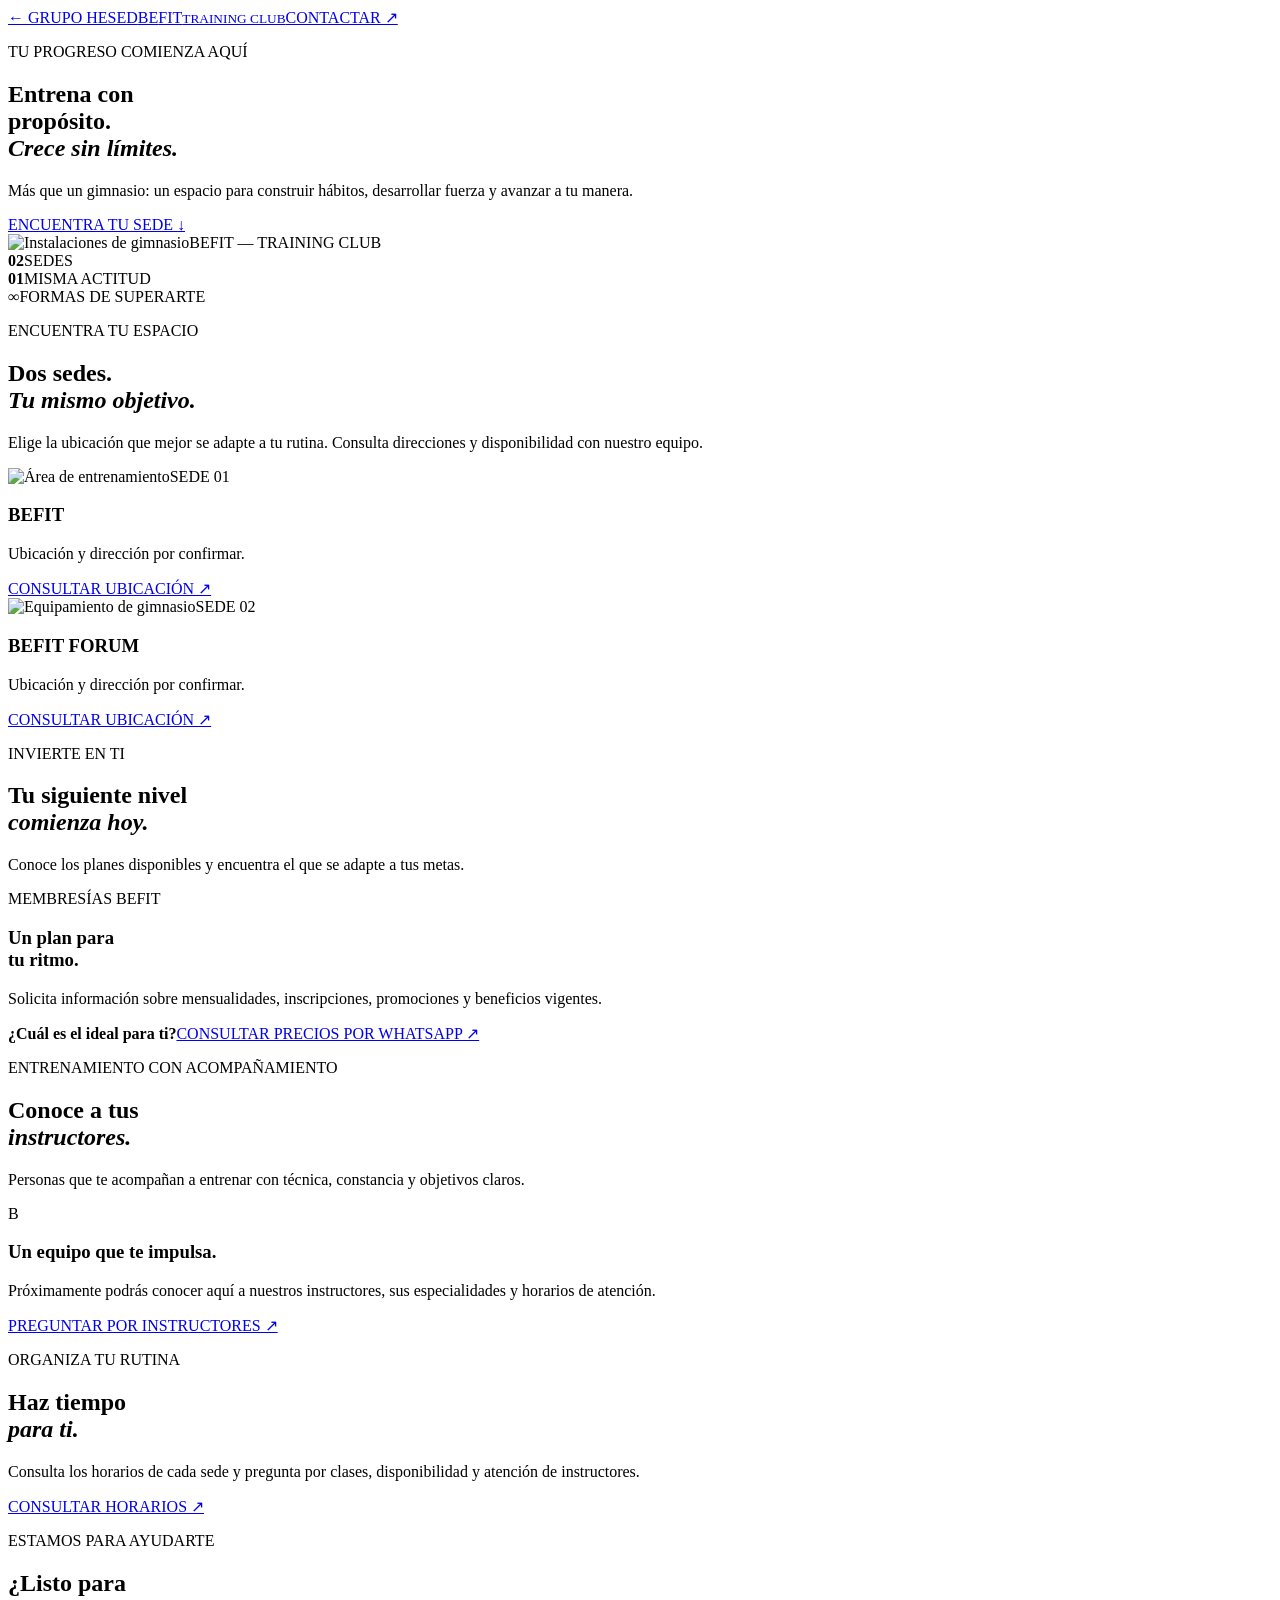
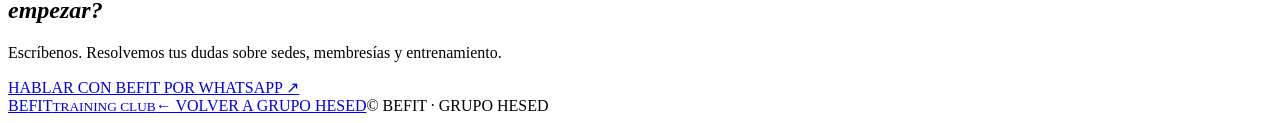
==== befit.html @ 0712532b "Create HESED public website first version" ====
<!doctype html>
<html lang="es"><head><meta charset="utf-8"><meta name="viewport" content="width=device-width,initial-scale=1"><meta name="theme-color" content="#101d2d"><title>BEFIT — Entrena para avanzar | Grupo HESED</title><link rel="preconnect" href="https://fonts.googleapis.com"><link rel="preconnect" href="https://fonts.gstatic.com" crossorigin><link href="https://fonts.googleapis.com/css2?family=DM+Sans:wght@400;500;600;700&family=Manrope:wght@400;500;600;700;800&display=swap" rel="stylesheet"><link rel="stylesheet" href="styles.css"></head>
<body class="befit-page">
<header class="sub-header befit-header"><a href="index.html" class="back-link">← GRUPO HESED</a><a class="befit-logo" href="befit.html">BE<span>FIT</span><small>TRAINING CLUB</small></a><a class="sub-header-cta" data-wa="befit" href="#">CONTACTAR ↗</a></header>
<main>
<section class="sub-hero befit-hero"><div class="sub-hero-copy"><p class="eyebrow">TU PROGRESO COMIENZA AQUÍ</p><h1>Entrena con<br>propósito.<br><em>Crece sin límites.</em></h1><p>Más que un gimnasio: un espacio para construir hábitos, desarrollar fuerza y avanzar a tu manera.</p><a class="blue-button" href="#sedes">ENCUENTRA TU SEDE <span>↓</span></a></div><div class="sub-hero-image"><img src="https://images.unsplash.com/photo-1534438327276-14e5300c3a48?auto=format&fit=crop&w=1400&q=85" alt="Instalaciones de gimnasio"><span>BEFIT — TRAINING CLUB</span></div></section>
<section class="befit-stats"><div><strong>02</strong><span>SEDES</span></div><div><strong>01</strong><span>MISMA ACTITUD</span></div><div><strong>∞</strong><span>FORMAS DE SUPERARTE</span></div></section>
<section class="locations-section" id="sedes"><div class="section-heading"><div><p class="eyebrow">ENCUENTRA TU ESPACIO</p><h2>Dos sedes.<br><em>Tu mismo objetivo.</em></h2></div><p class="section-note">Elige la ubicación que mejor se adapte a tu rutina. Consulta direcciones y disponibilidad con nuestro equipo.</p></div><div class="location-grid"><article class="location-card"><div class="location-image"><img src="https://images.unsplash.com/photo-1571902943202-507ec2618e8f?auto=format&fit=crop&w=1000&q=85" alt="Área de entrenamiento"><span>SEDE 01</span></div><div><h3>BEFIT</h3><p>Ubicación y dirección por confirmar.</p><a data-wa="befit" href="#">CONSULTAR UBICACIÓN ↗</a></div></article><article class="location-card"><div class="location-image"><img src="https://images.unsplash.com/photo-1581009146145-b5ef050c2e1e?auto=format&fit=crop&w=1000&q=85" alt="Equipamiento de gimnasio"><span>SEDE 02</span></div><div><h3>BEFIT FORUM</h3><p>Ubicación y dirección por confirmar.</p><a data-wa="befit" href="#">CONSULTAR UBICACIÓN ↗</a></div></article></div></section>
<section class="plans-section" id="precios"><div class="section-heading"><div><p class="eyebrow">INVIERTE EN TI</p><h2>Tu siguiente nivel<br><em>comienza hoy.</em></h2></div><p class="section-note">Conoce los planes disponibles y encuentra el que se adapte a tus metas.</p></div><div class="plans-panel"><div><span>MEMBRESÍAS BEFIT</span><h3>Un plan para<br>tu ritmo.</h3><p>Solicita información sobre mensualidades, inscripciones, promociones y beneficios vigentes.</p></div><div class="plan-action"><strong>¿Cuál es el ideal para ti?</strong><a data-wa="befit" href="#">CONSULTAR PRECIOS POR WHATSAPP ↗</a></div></div></section>
<section class="coaches-section"><div class="section-heading"><div><p class="eyebrow">ENTRENAMIENTO CON ACOMPAÑAMIENTO</p><h2>Conoce a tus<br><em>instructores.</em></h2></div><p class="section-note">Personas que te acompañan a entrenar con técnica, constancia y objetivos claros.</p></div><div class="coach-placeholder"><div class="coach-symbol">B</div><div><h3>Un equipo que te impulsa.</h3><p>Próximamente podrás conocer aquí a nuestros instructores, sus especialidades y horarios de atención.</p></div><a data-wa="befit" href="#">PREGUNTAR POR INSTRUCTORES ↗</a></div></section>
<section class="schedule-section"><div><p class="eyebrow">ORGANIZA TU RUTINA</p><h2>Haz tiempo<br><em>para ti.</em></h2></div><div><p>Consulta los horarios de cada sede y pregunta por clases, disponibilidad y atención de instructores.</p><a data-wa="befit" href="#">CONSULTAR HORARIOS ↗</a></div></section>
<section class="befit-contact"><p class="eyebrow">ESTAMOS PARA AYUDARTE</p><h2>¿Listo para<br><em>empezar?</em></h2><p>Escríbenos. Resolvemos tus dudas sobre sedes, membresías y entrenamiento.</p><a class="blue-button" data-wa="befit" href="#">HABLAR CON BEFIT POR WHATSAPP ↗</a></section>
</main><footer class="befit-footer"><a class="befit-logo" href="befit.html">BE<span>FIT</span><small>TRAINING CLUB</small></a><a href="index.html">← VOLVER A GRUPO HESED</a><span>© <span id="year"></span> BEFIT · GRUPO HESED</span></footer><script src="script.js"></script></body></html>
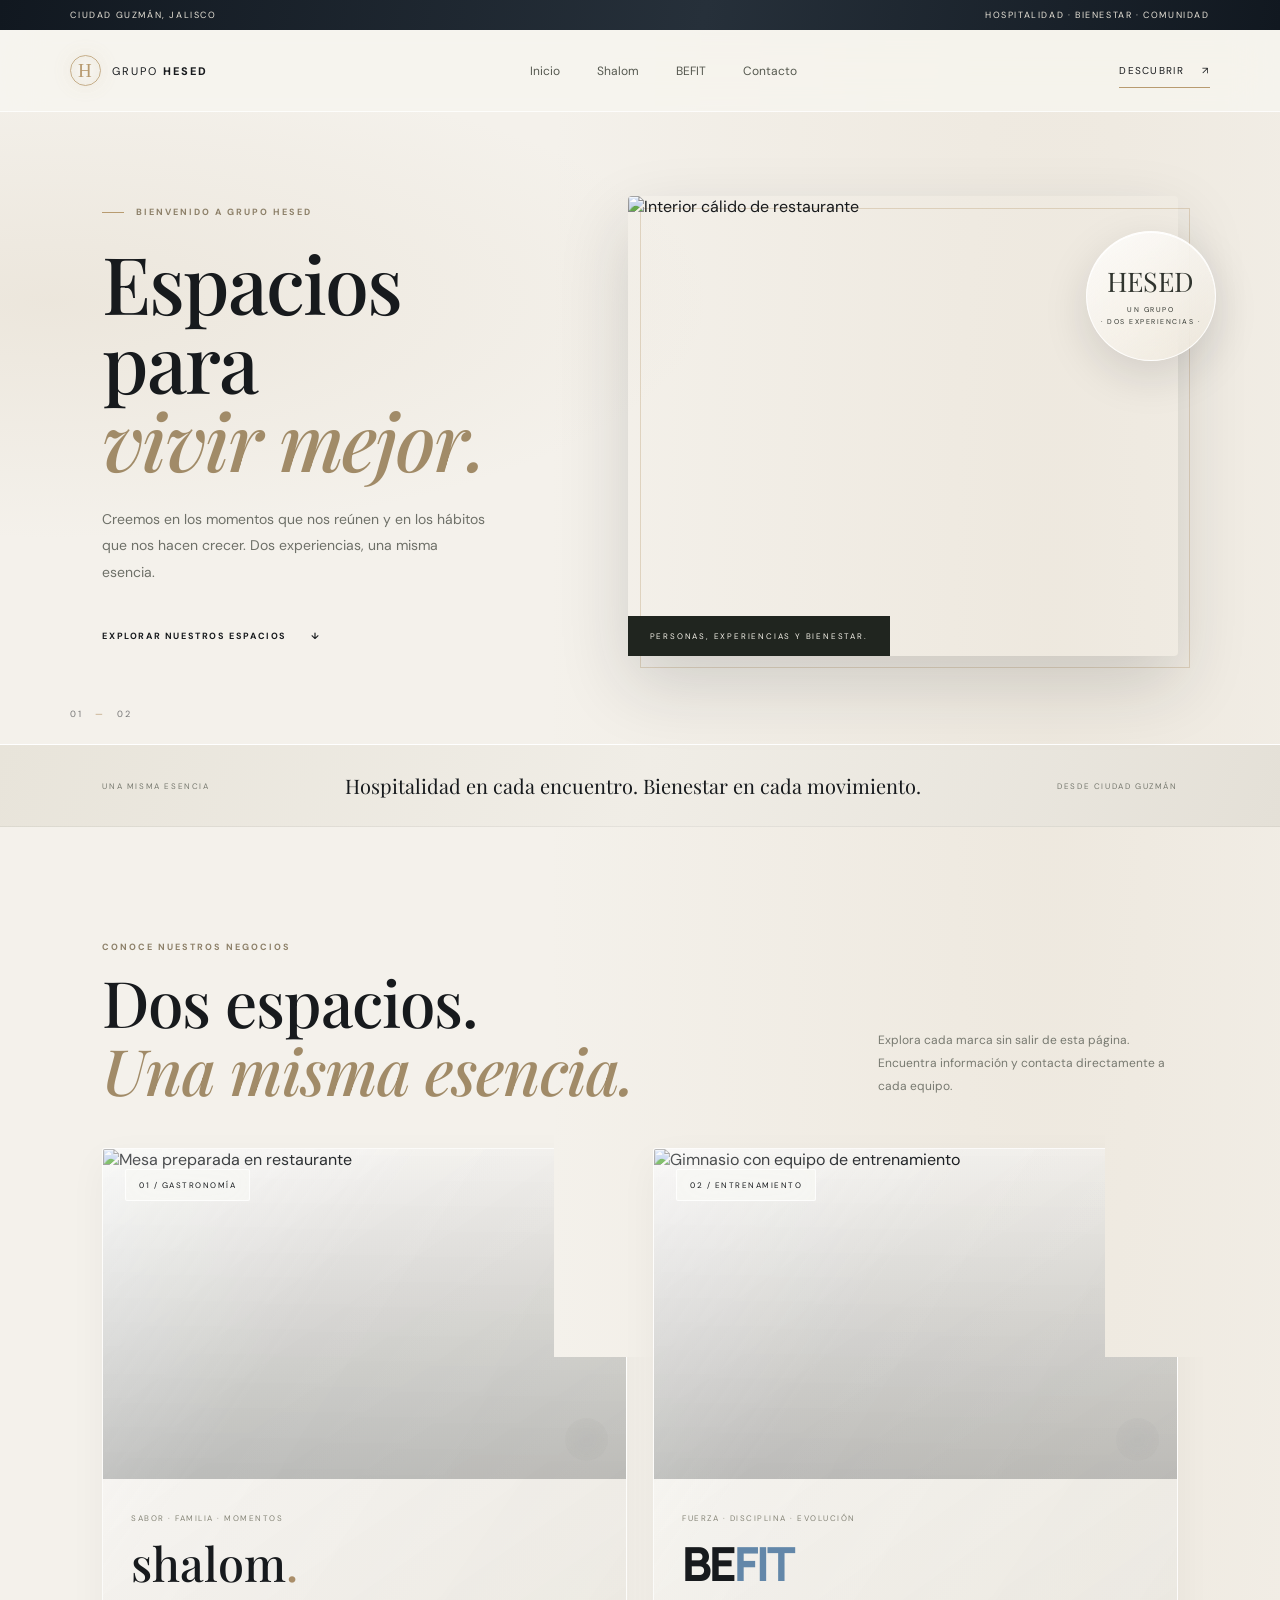
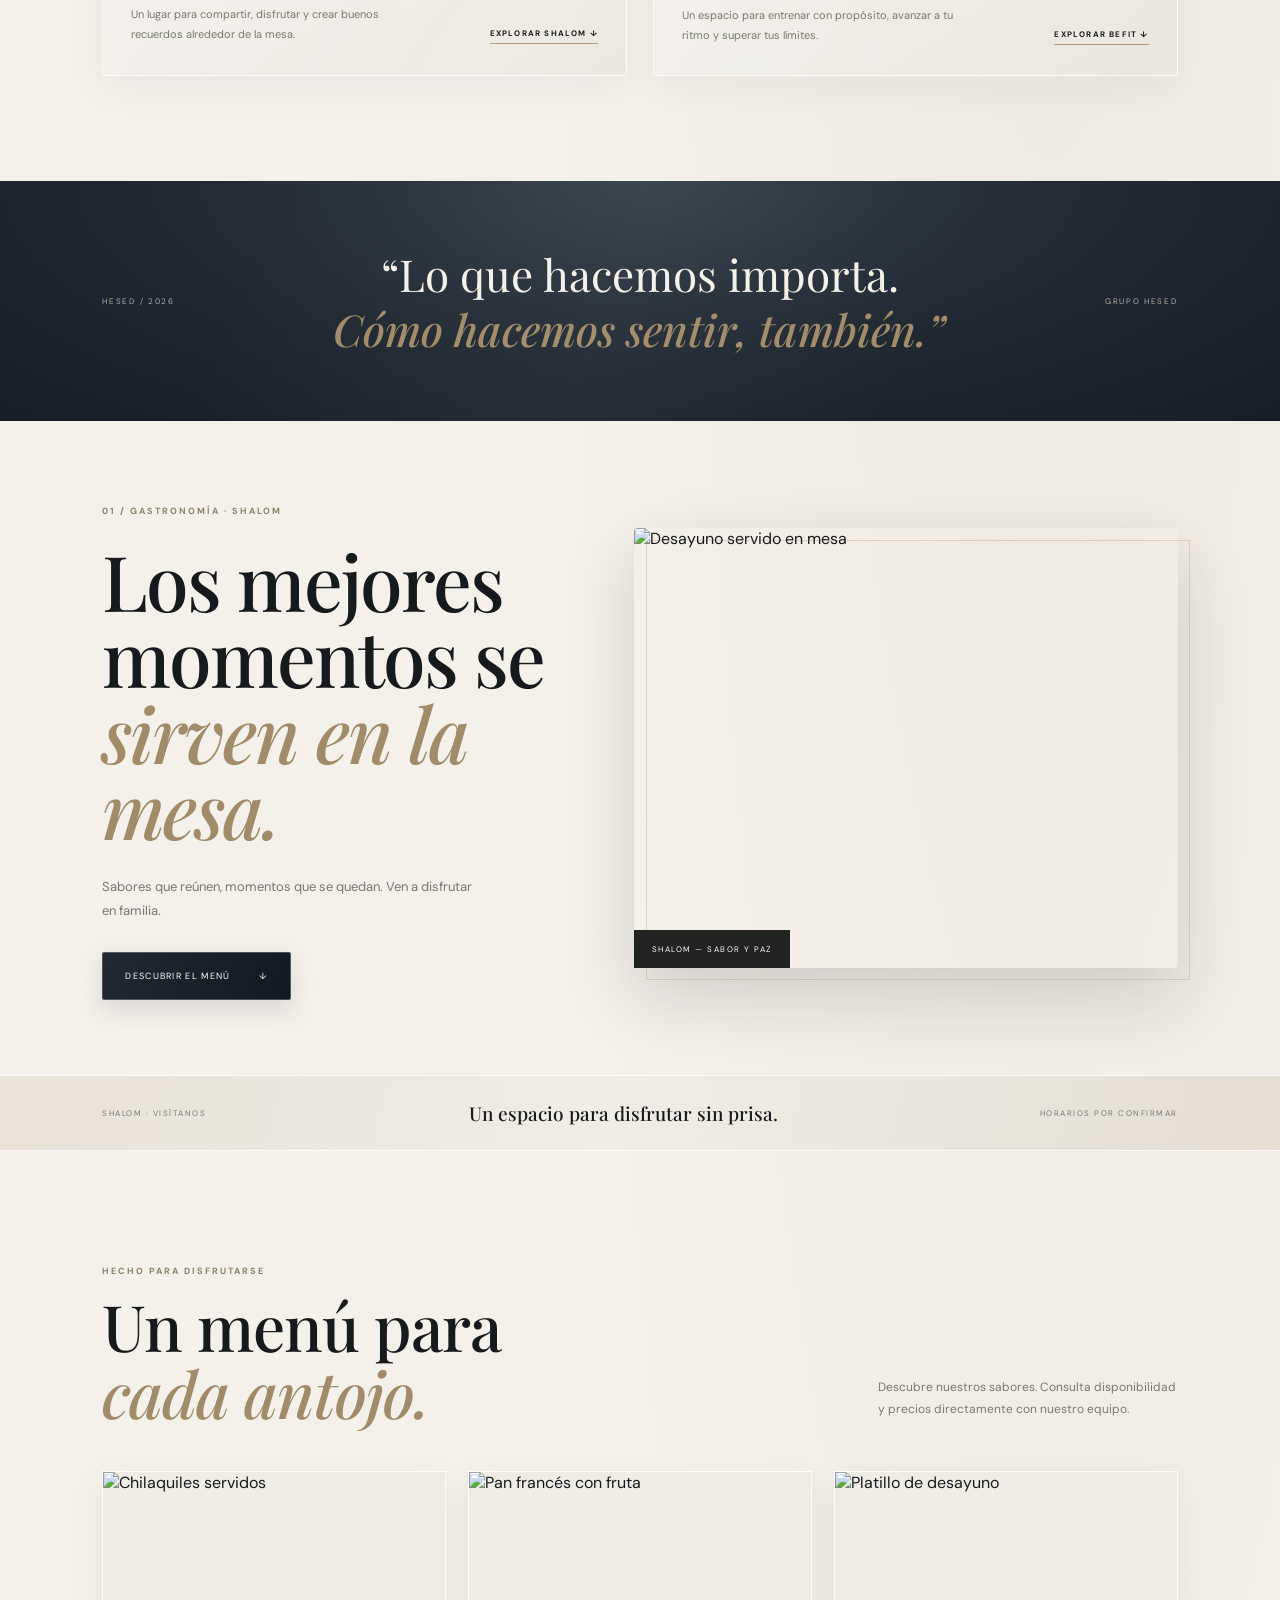
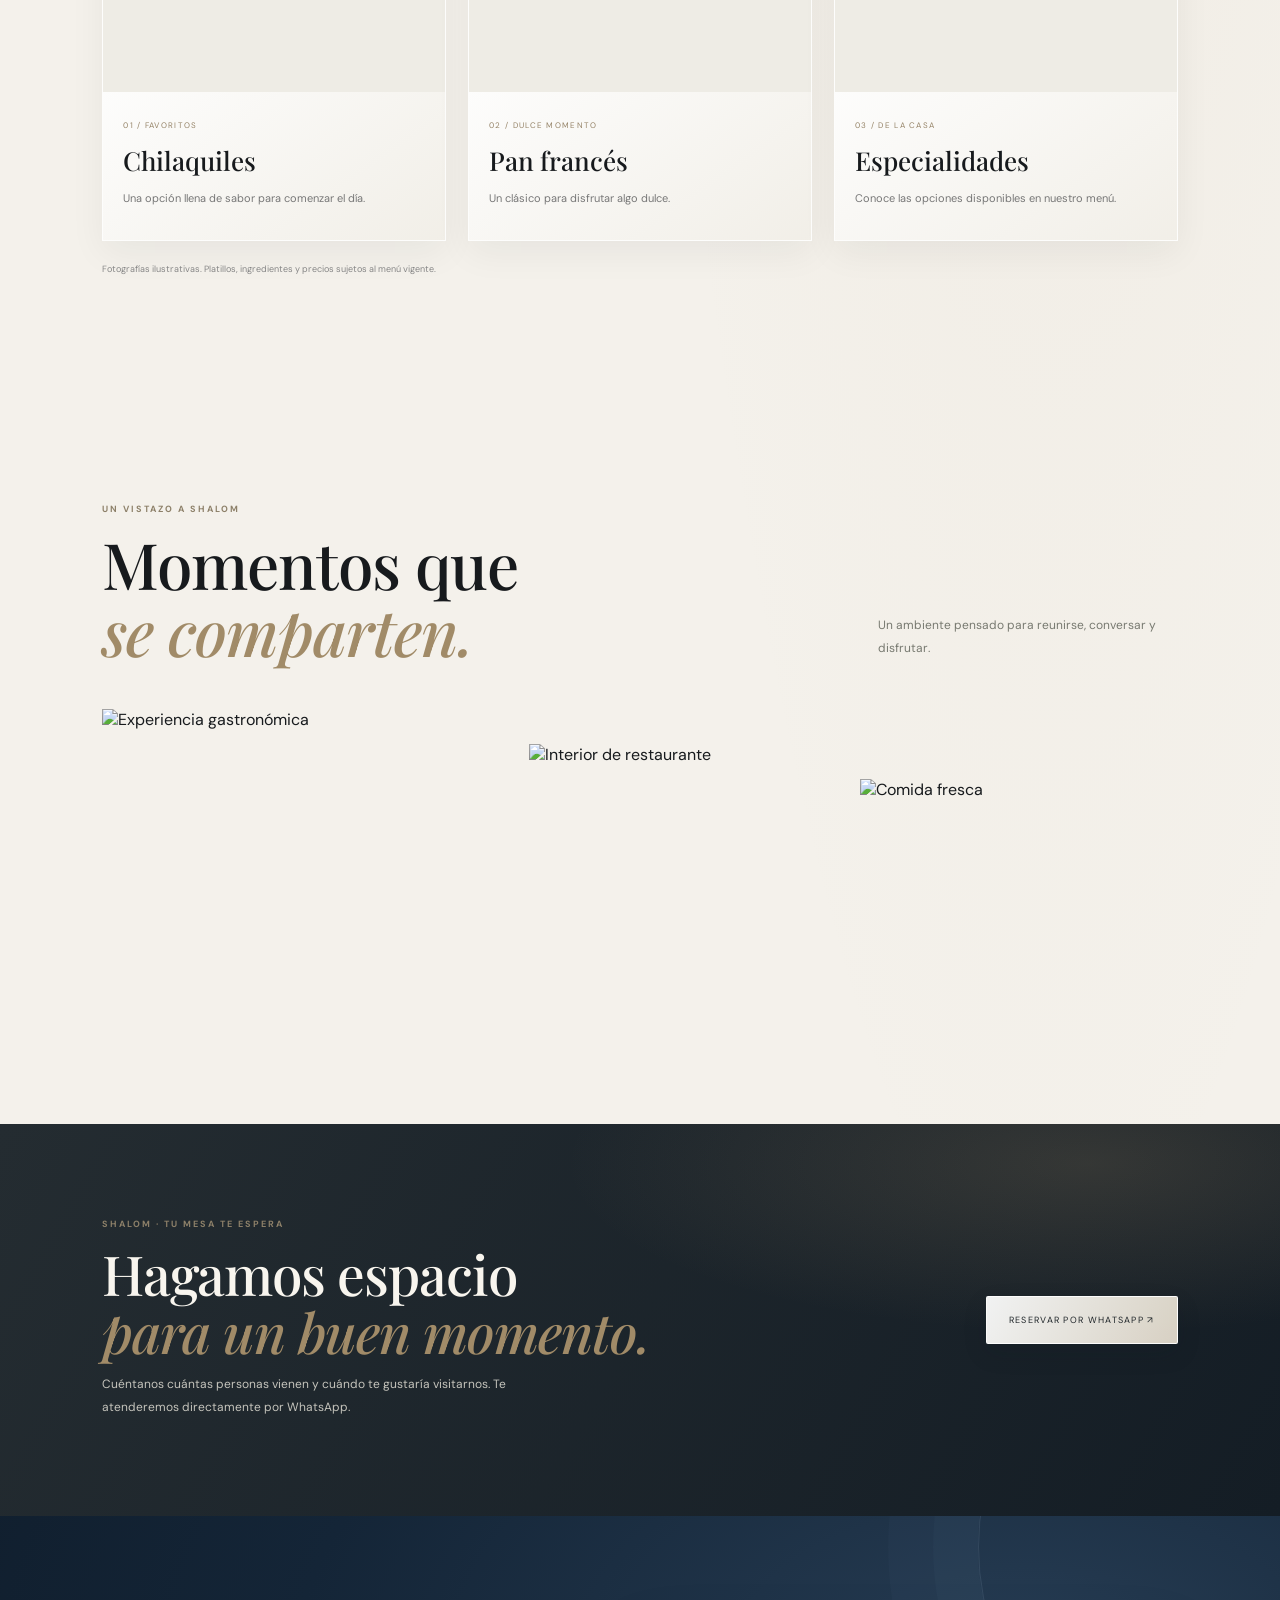
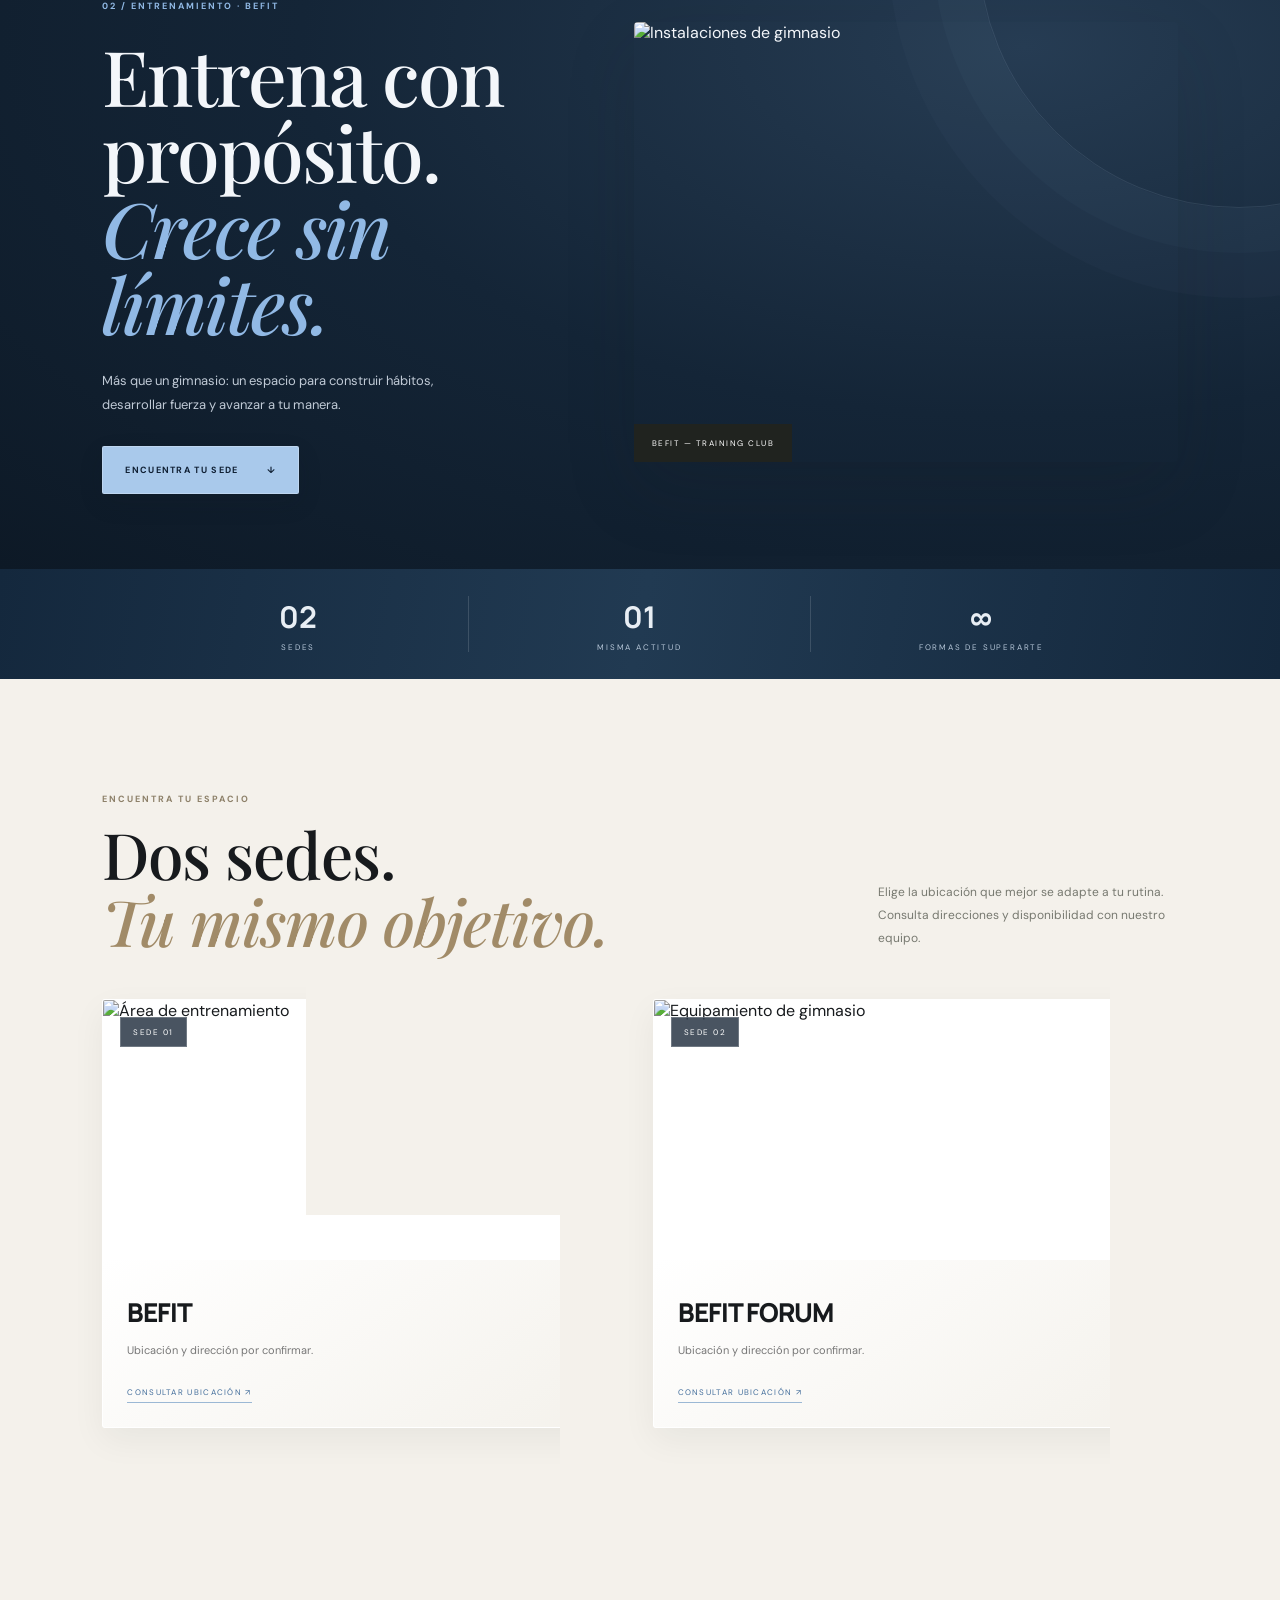
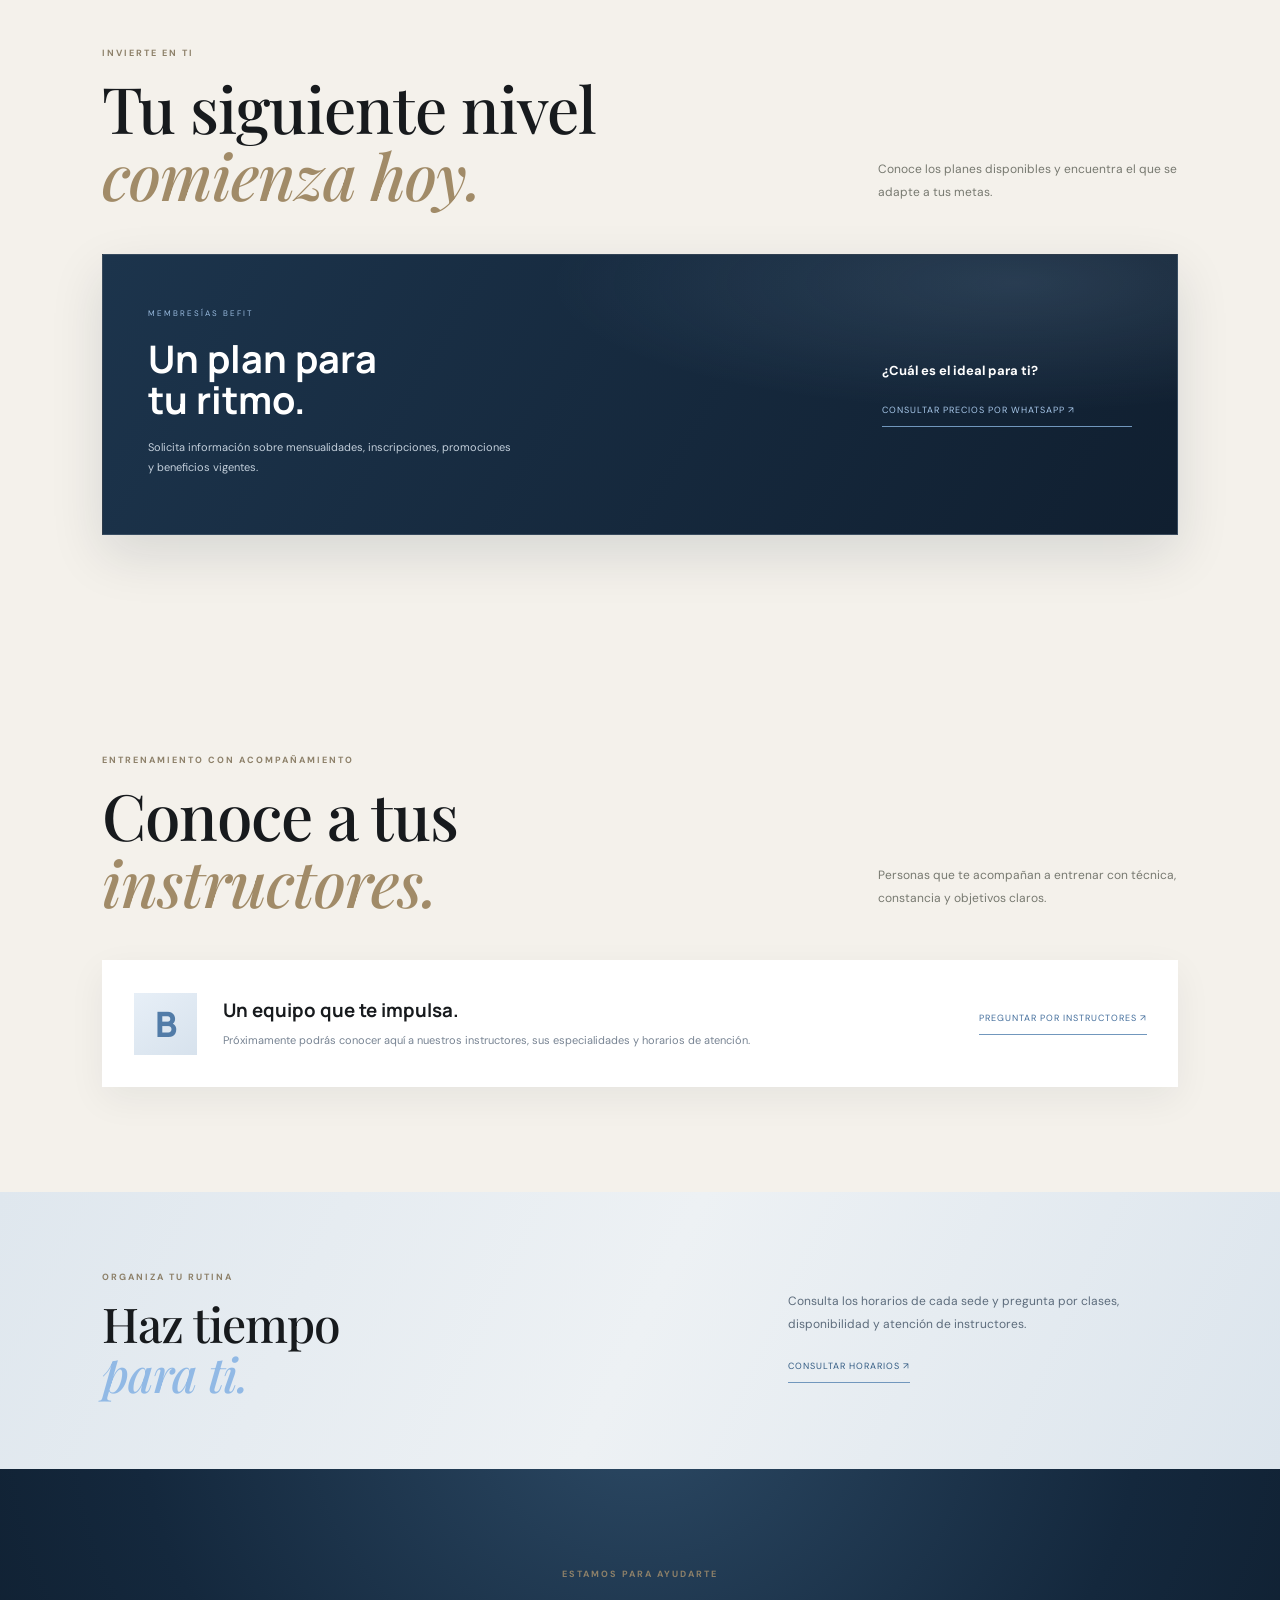
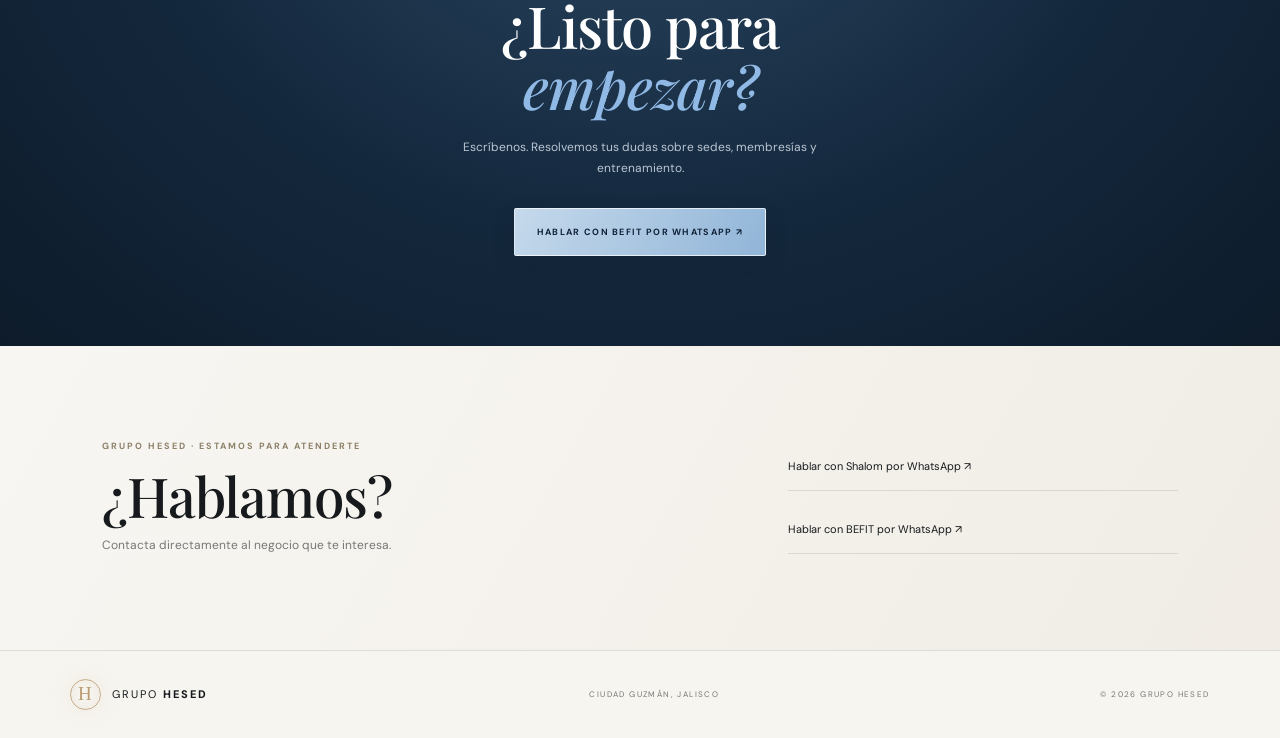
==== commit 6edb7d5a: "Redirect befit.html to unified HESED website" ====
--- a/befit.html
+++ b/befit.html
@@ -1,13 +1 @@
-<!doctype html>
-<html lang="es"><head><meta charset="utf-8"><meta name="viewport" content="width=device-width,initial-scale=1"><meta name="theme-color" content="#101d2d"><title>BEFIT — Entrena para avanzar | Grupo HESED</title><link rel="preconnect" href="https://fonts.googleapis.com"><link rel="preconnect" href="https://fonts.gstatic.com" crossorigin><link href="https://fonts.googleapis.com/css2?family=DM+Sans:wght@400;500;600;700&family=Manrope:wght@400;500;600;700;800&display=swap" rel="stylesheet"><link rel="stylesheet" href="styles.css"></head>
-<body class="befit-page">
-<header class="sub-header befit-header"><a href="index.html" class="back-link">← GRUPO HESED</a><a class="befit-logo" href="befit.html">BE<span>FIT</span><small>TRAINING CLUB</small></a><a class="sub-header-cta" data-wa="befit" href="#">CONTACTAR ↗</a></header>
-<main>
-<section class="sub-hero befit-hero"><div class="sub-hero-copy"><p class="eyebrow">TU PROGRESO COMIENZA AQUÍ</p><h1>Entrena con<br>propósito.<br><em>Crece sin límites.</em></h1><p>Más que un gimnasio: un espacio para construir hábitos, desarrollar fuerza y avanzar a tu manera.</p><a class="blue-button" href="#sedes">ENCUENTRA TU SEDE <span>↓</span></a></div><div class="sub-hero-image"><img src="https://images.unsplash.com/photo-1534438327276-14e5300c3a48?auto=format&fit=crop&w=1400&q=85" alt="Instalaciones de gimnasio"><span>BEFIT — TRAINING CLUB</span></div></section>
-<section class="befit-stats"><div><strong>02</strong><span>SEDES</span></div><div><strong>01</strong><span>MISMA ACTITUD</span></div><div><strong>∞</strong><span>FORMAS DE SUPERARTE</span></div></section>
-<section class="locations-section" id="sedes"><div class="section-heading"><div><p class="eyebrow">ENCUENTRA TU ESPACIO</p><h2>Dos sedes.<br><em>Tu mismo objetivo.</em></h2></div><p class="section-note">Elige la ubicación que mejor se adapte a tu rutina. Consulta direcciones y disponibilidad con nuestro equipo.</p></div><div class="location-grid"><article class="location-card"><div class="location-image"><img src="https://images.unsplash.com/photo-1571902943202-507ec2618e8f?auto=format&fit=crop&w=1000&q=85" alt="Área de entrenamiento"><span>SEDE 01</span></div><div><h3>BEFIT</h3><p>Ubicación y dirección por confirmar.</p><a data-wa="befit" href="#">CONSULTAR UBICACIÓN ↗</a></div></article><article class="location-card"><div class="location-image"><img src="https://images.unsplash.com/photo-1581009146145-b5ef050c2e1e?auto=format&fit=crop&w=1000&q=85" alt="Equipamiento de gimnasio"><span>SEDE 02</span></div><div><h3>BEFIT FORUM</h3><p>Ubicación y dirección por confirmar.</p><a data-wa="befit" href="#">CONSULTAR UBICACIÓN ↗</a></div></article></div></section>
-<section class="plans-section" id="precios"><div class="section-heading"><div><p class="eyebrow">INVIERTE EN TI</p><h2>Tu siguiente nivel<br><em>comienza hoy.</em></h2></div><p class="section-note">Conoce los planes disponibles y encuentra el que se adapte a tus metas.</p></div><div class="plans-panel"><div><span>MEMBRESÍAS BEFIT</span><h3>Un plan para<br>tu ritmo.</h3><p>Solicita información sobre mensualidades, inscripciones, promociones y beneficios vigentes.</p></div><div class="plan-action"><strong>¿Cuál es el ideal para ti?</strong><a data-wa="befit" href="#">CONSULTAR PRECIOS POR WHATSAPP ↗</a></div></div></section>
-<section class="coaches-section"><div class="section-heading"><div><p class="eyebrow">ENTRENAMIENTO CON ACOMPAÑAMIENTO</p><h2>Conoce a tus<br><em>instructores.</em></h2></div><p class="section-note">Personas que te acompañan a entrenar con técnica, constancia y objetivos claros.</p></div><div class="coach-placeholder"><div class="coach-symbol">B</div><div><h3>Un equipo que te impulsa.</h3><p>Próximamente podrás conocer aquí a nuestros instructores, sus especialidades y horarios de atención.</p></div><a data-wa="befit" href="#">PREGUNTAR POR INSTRUCTORES ↗</a></div></section>
-<section class="schedule-section"><div><p class="eyebrow">ORGANIZA TU RUTINA</p><h2>Haz tiempo<br><em>para ti.</em></h2></div><div><p>Consulta los horarios de cada sede y pregunta por clases, disponibilidad y atención de instructores.</p><a data-wa="befit" href="#">CONSULTAR HORARIOS ↗</a></div></section>
-<section class="befit-contact"><p class="eyebrow">ESTAMOS PARA AYUDARTE</p><h2>¿Listo para<br><em>empezar?</em></h2><p>Escríbenos. Resolvemos tus dudas sobre sedes, membresías y entrenamiento.</p><a class="blue-button" data-wa="befit" href="#">HABLAR CON BEFIT POR WHATSAPP ↗</a></section>
-</main><footer class="befit-footer"><a class="befit-logo" href="befit.html">BE<span>FIT</span><small>TRAINING CLUB</small></a><a href="index.html">← VOLVER A GRUPO HESED</a><span>© <span id="year"></span> BEFIT · GRUPO HESED</span></footer><script src="script.js"></script></body></html>+<!doctype html><html lang="es"><head><meta charset="utf-8"><meta http-equiv="refresh" content="0;url=index.html#befit"><meta name="viewport" content="width=device-width,initial-scale=1"><title>BEFIT — Grupo HESED</title></head><body><p>BEFIT ahora forma parte del sitio de Grupo HESED. <a href="index.html#befit">Ver sección BEFIT</a>.</p><script>location.replace('index.html#befit');</script></body></html>
